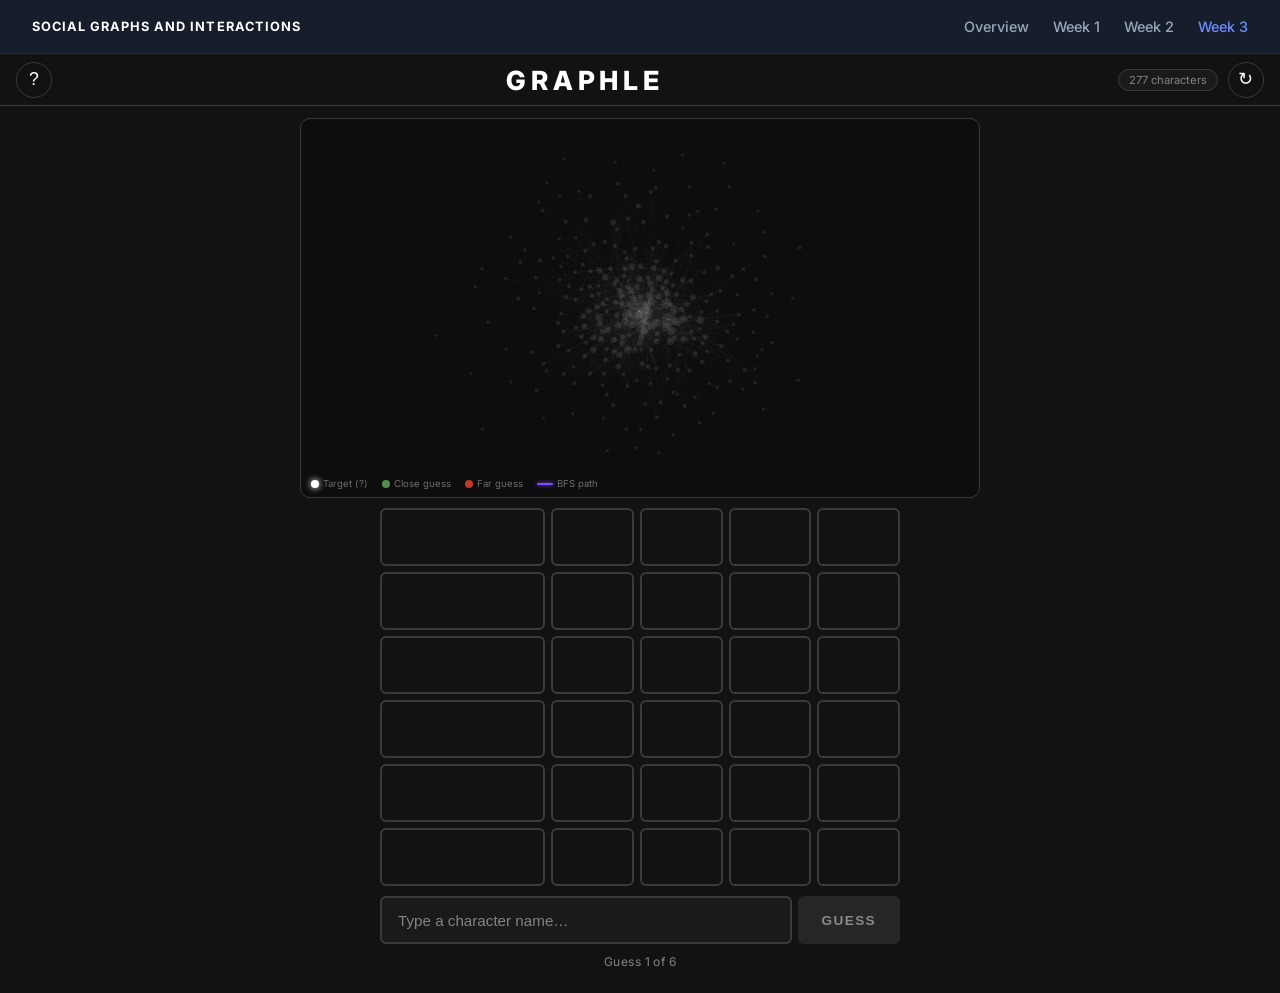
==== week3-jona-v2/index.html @ 37b10096 "added my week 3" ====
<!DOCTYPE html>
<html lang="en">
<head>
  <meta charset="UTF-8" />
  <meta name="viewport" content="width=device-width, initial-scale=1.0" />
  <title>Graphle — Network Deduction Game</title>
  <link rel="preconnect" href="https://fonts.googleapis.com" />
  <link rel="preconnect" href="https://fonts.gstatic.com" crossorigin />
  <link href="https://fonts.googleapis.com/css2?family=Inter:wght@400;600;700;800&display=swap" rel="stylesheet" />
  <link rel="stylesheet" href="style.css" />
</head>
<body>

  <!-- ─── Global Nav ────────────────────────────────────────────── -->
  <nav class="global-nav">
    <div class="global-nav-brand">SOCIAL GRAPHS AND INTERACTIONS</div>
    <div class="global-nav-links">
      <a href="../index.html">Overview</a>
      <a href="../Week1/jonathan-week1.html">Week 1</a>
      <a href="../Week2/week2.html">Week 2</a>
      <a href="index.html" class="active">Week 3</a>
    </div>
  </nav>

  <!-- ─── Top Nav ─────────────────────────────────────────────── -->
  <nav id="navbar">
    <button id="btn-help" class="nav-icon" title="How to Play">?</button>
    <div class="nav-title">
      <h1>GRAPHLE</h1>
    </div>
    <div class="nav-right">
      <span id="node-count" class="badge"></span>
      <button id="btn-new-game" class="nav-icon" title="New Game">↻</button>
    </div>
  </nav>

  <!-- ─── How-to-Play Modal ──────────────────────────────────── -->
  <div id="help-overlay" class="overlay hidden">
    <div class="modal help-modal">
      <button class="modal-close" id="help-close">✕</button>
      <h2>How To Play</h2>
      <p>Guess the <strong>mystery character</strong> in 6 tries using network topology clues.</p>

      <div class="help-section">
        <h3>After each guess, 4 tiles reveal clues:</h3>
        <div class="help-tiles">
          <div class="help-tile-row">
            <div class="mini-tile dist-0">2</div>
            <span><strong>Distance</strong> — BFS shortest path (hops) from your guess to the target.
              <em class="color-key">🟩 = 0 (found!), 🟨 = 1, 🟧 = 2, 🟥 = 3+</em></span>
          </div>
          <div class="help-tile-row">
            <div class="mini-tile neutral">⬆️</div>
            <span><strong>Degree Centrality</strong> — Arrow tells you if the target's degree is higher ⬆️ or lower ⬇️ than your guess.</span>
          </div>
          <div class="help-tile-row">
            <div class="mini-tile neutral">⬇️</div>
            <span><strong>Betweenness Centrality</strong> — Same arrow logic for betweenness.</span>
          </div>
          <div class="help-tile-row">
            <div class="mini-tile neutral">4</div>
            <span><strong>Shared Neighbors</strong> — How many neighbors your guess and the target have in common.</span>
          </div>
        </div>
      </div>

      <p class="help-hint">💡 Use centrality arrows to narrow down, and shared neighbors to triangulate!</p>
    </div>
  </div>

  <!-- ─── Main Game Area ──────────────────────────────────────── -->
  <main id="game">

    <!-- Graph Visualization -->
    <div id="graph-container">
      <canvas id="graph-canvas"></canvas>
      <div id="graph-legend">
        <span class="gl-item"><span class="gl-dot gl-target"></span>Target (?)</span>
        <span class="gl-item"><span class="gl-dot gl-guess-close"></span>Close guess</span>
        <span class="gl-item"><span class="gl-dot gl-guess-far"></span>Far guess</span>
        <span class="gl-item"><span class="gl-line"></span>BFS path</span>
      </div>
      <div id="graph-loading">Computing layout…</div>
    </div>

    <!-- Guess Board -->
    <div id="board-container">
      <div id="board"></div>
    </div>
    
    <!-- Toast Notifications -->
    <div id="toast-container"></div>
    <div id="hover-tooltip" class="hidden"></div>

    <!-- Search Bar -->
    <div id="input-area">
      <div class="search-wrapper">
        <input
          type="text"
          id="search-input"
          placeholder="Type a character name…"
          autocomplete="off"
          spellcheck="false"
        />
        <ul id="autocomplete-list" class="hidden"></ul>
      </div>
      <button id="btn-guess" disabled>GUESS</button>
    </div>
    <p id="guess-label">Guess <span id="guess-num">1</span> of 6</p>
  </main>

  <!-- ─── Result Modal (Win / Lose) ──────────────────────────── -->
  <div id="result-overlay" class="overlay hidden">
    <div class="modal result-modal">
      <div id="result-emoji"></div>
      <h2 id="result-title"></h2>
      <p id="result-body"></p>
      <div id="result-stats"></div>
      <button id="result-btn" class="btn-primary">Play Again</button>
    </div>
  </div>

  <script src="app.js"></script>
</body>
</html>
---- week3-jona-v2/style.css ----
/* ═══════════════════════════════════════════════════════════════════
   Graphle — style.css  (v2 — Wordle-inspired tile UI)
   ═══════════════════════════════════════════════════════════════════ */

/* ── Reset ─────────────────────────────────────────────────────── */
*, *::before, *::after { box-sizing: border-box; margin: 0; padding: 0; }

:root {
  --bg:          #121213;
  --surface:     #1a1a1b;
  --tile-empty:  #3a3a3c;
  --tile-border: #565758;
  --text:        #ffffff;
  --text-dim:    #818384;
  --green:       #538d4e;
  --yellow:      #b59f3b;
  --orange:      #e67e22;
  --red:         #c0392b;
  --accent:      #7c4dff;
  --radius:      6px;
  --board-w:     520px;
}

html { font-size: 16px; }

body {
  font-family: "Inter", system-ui, -apple-system, sans-serif;
  background: var(--bg);
  color: var(--text);
  min-height: 100dvh;
  display: flex;
  flex-direction: column;
}

/* ── Navbar ────────────────────────────────────────────────────── */
#navbar {
  display: flex;
  align-items: center;
  justify-content: space-between;
  padding: 0 16px;
  height: 52px;
  border-bottom: 1px solid var(--tile-empty);
}

.nav-title h1 {
  font-size: 1.65rem;
  font-weight: 800;
  letter-spacing: 0.18em;
  text-align: center;
}

.nav-icon {
  background: none;
  border: 1px solid var(--tile-empty);
  color: var(--text);
  width: 36px;
  height: 36px;
  border-radius: 50%;
  font-size: 1.1rem;
  cursor: pointer;
  display: flex;
  align-items: center;
  justify-content: center;
  transition: background 0.2s;
}
.nav-icon:hover { background: var(--tile-empty); }

.nav-right {
  display: flex;
  align-items: center;
  gap: 10px;
}

.badge {
  font-size: 0.7rem;
  color: var(--text-dim);
  background: var(--surface);
  padding: 3px 10px;
  border-radius: 12px;
  border: 1px solid var(--tile-empty);
}

/* ── Main Game Layout ──────────────────────────────────────────── */
#game {
  flex: 1;
  display: flex;
  flex-direction: column;
  align-items: center;
  padding: 12px 16px 24px;
  gap: 10px;
  overflow-y: auto;
}

/* ── Graph Visualization ───────────────────────────────────────── */
#graph-container {
  width: 100%;
  max-width: 680px;
  height: 380px;
  position: relative;
  border-radius: 10px;
  border: 1px solid var(--tile-empty);
  overflow: hidden;
  background: #0d0d0e;
  flex-shrink: 0;
}

#graph-canvas {
  display: block;
  width: 100%;
  height: 100%;
  cursor: grab;
  touch-action: none; /* Prevent scroll while panning */
}
#graph-canvas:active {
  cursor: grabbing;
}

#graph-loading {
  position: absolute;
  inset: 0;
  display: flex;
  align-items: center;
  justify-content: center;
  font-size: 0.85rem;
  color: var(--text-dim);
  background: #0d0d0e;
  z-index: 10;
  transition: opacity 0.5s;
}
#graph-loading.done {
  opacity: 0;
  pointer-events: none;
}

#graph-legend {
  position: absolute;
  bottom: 8px;
  left: 10px;
  display: flex;
  gap: 14px;
  font-size: 0.6rem;
  color: rgba(255,255,255,0.4);
  z-index: 5;
}
.gl-item {
  display: flex;
  align-items: center;
  gap: 4px;
}
.gl-dot {
  width: 8px;
  height: 8px;
  border-radius: 50%;
}
.gl-dot.gl-target       { background: #fff; box-shadow: 0 0 6px #fff; }
.gl-dot.gl-guess-close  { background: var(--green); }
.gl-dot.gl-guess-far    { background: var(--red); }
.gl-line {
  width: 16px;
  height: 2px;
  background: var(--accent);
  border-radius: 1px;
  box-shadow: 0 0 4px var(--accent);
}

/* ── Board ─────────────────────────────────────────────────────── */
#board-container {
  flex: 1;
  display: flex;
  align-items: center;
  justify-content: center;
  width: 100%;
}

#board {
  display: flex;
  flex-direction: column;
  gap: 6px;
  width: 100%;
  max-width: var(--board-w);
}

/* Each guess row = 5 tiles  (Name + 4 clue tiles) */
.tile-row {
  display: grid;
  grid-template-columns: 2fr repeat(4, 1fr);
  gap: 6px;
  width: 100%;
}

/* Individual tile */
.tile {
  aspect-ratio: auto;
  min-height: 58px;
  display: flex;
  flex-direction: column;
  align-items: center;
  justify-content: center;
  border: 2px solid var(--tile-empty);
  border-radius: var(--radius);
  font-weight: 700;
  font-size: 0.85rem;
  text-transform: uppercase;
  background: transparent;
  color: var(--text);
  transition: border-color 0.1s;
  /* for flip animation */
  perspective: 300px;
}

.tile.name-tile {
  font-size: 0.78rem;
  font-weight: 600;
  letter-spacing: 0.03em;
  text-transform: none;
}

/* Tile states */
.tile.filled {
  border-color: var(--tile-border);
}

.tile.revealed {
  border-color: transparent;
  animation: flipIn 0.5s ease forwards;
}

.tile.revealed.dist-0 { background: var(--green);  }
.tile.revealed.dist-1 { background: var(--yellow); }
.tile.revealed.dist-2 { background: var(--orange); }
.tile.revealed.dist-3 { background: var(--red);    }
.tile.revealed.neutral { background: var(--tile-empty); }
.tile.revealed.match   { background: var(--green); }

/* Staggered flip delay per tile in a row */
.tile-row .tile:nth-child(1) { animation-delay: 0s;    }
.tile-row .tile:nth-child(2) { animation-delay: 0.15s; }
.tile-row .tile:nth-child(3) { animation-delay: 0.3s;  }
.tile-row .tile:nth-child(4) { animation-delay: 0.45s; }
.tile-row .tile:nth-child(5) { animation-delay: 0.6s;  }

@keyframes flipIn {
  0%   { transform: scaleY(1);   }
  50%  { transform: scaleY(0);   }
  100% { transform: scaleY(1);   }
}

/* Tile inner content */
.tile .tile-label {
  font-size: 0.55rem;
  font-weight: 400;
  letter-spacing: 0.06em;
  color: rgba(255,255,255,0.65);
  margin-bottom: 1px;
  text-transform: uppercase;
}
.tile .tile-value {
  font-size: 0.95rem;
  font-weight: 700;
  line-height: 1.1;
}
.tile .tile-arrow {
  font-size: 0.85rem;
  line-height: 1;
}

/* Win row bounce */
.tile-row.win .tile {
  animation: bounce 0.6s ease;
}
.tile-row.win .tile:nth-child(1) { animation-delay: 0.0s;  }
.tile-row.win .tile:nth-child(2) { animation-delay: 0.1s;  }
.tile-row.win .tile:nth-child(3) { animation-delay: 0.2s;  }
.tile-row.win .tile:nth-child(4) { animation-delay: 0.3s;  }
.tile-row.win .tile:nth-child(5) { animation-delay: 0.4s;  }

@keyframes bounce {
  0%, 100% { transform: translateY(0); }
  40%      { transform: translateY(-20px); }
  60%      { transform: translateY(-8px); }
}

/* ── Input Area ────────────────────────────────────────────────── */
#input-area {
  display: flex;
  gap: 6px;
  width: 100%;
  max-width: var(--board-w);
}

.search-wrapper {
  flex: 1;
  position: relative;
}

#search-input {
  width: 100%;
  height: 48px;
  padding: 0 16px;
  border-radius: var(--radius);
  border: 2px solid var(--tile-empty);
  background: var(--surface);
  color: var(--text);
  font-size: 0.95rem;
  font-weight: 600;
  outline: none;
  transition: border-color 0.2s;
}
#search-input::placeholder {
  color: var(--text-dim);
  font-weight: 400;
}
#search-input:focus {
  border-color: var(--accent);
}

#search-input.shake {
  animation: shake 0.4s ease;
}
@keyframes shake {
  0%, 100% { transform: translateX(0); }
  20%      { transform: translateX(-8px); }
  40%      { transform: translateX(8px); }
  60%      { transform: translateX(-6px); }
  80%      { transform: translateX(4px); }
}

#btn-guess {
  height: 48px;
  padding: 0 24px;
  border: none;
  border-radius: var(--radius);
  background: var(--green);
  color: #fff;
  font-weight: 700;
  font-size: 0.85rem;
  letter-spacing: 0.1em;
  cursor: pointer;
  transition: opacity 0.2s, filter 0.2s;
}
#btn-guess:disabled {
  background: var(--tile-empty);
  opacity: 0.5;
  cursor: not-allowed;
}
#btn-guess:not(:disabled):hover {
  filter: brightness(1.15);
}

#guess-label {
  font-size: 0.75rem;
  color: var(--text-dim);
  text-align: center;
  letter-spacing: 0.04em;
}

/* ── Autocomplete ──────────────────────────────────────────────── */
#autocomplete-list {
  position: absolute;
  bottom: calc(100% + 6px);
  left: 0;
  right: 0;
  max-height: 260px;
  overflow-y: auto;
  background: #242426;
  border: 1px solid var(--tile-border);
  border-radius: var(--radius);
  list-style: none;
  z-index: 100;
  box-shadow: 0 -4px 20px rgba(0,0,0,0.5);
}
#autocomplete-list.hidden { display: none; }

#autocomplete-list li {
  padding: 10px 16px;
  cursor: pointer;
  font-size: 0.88rem;
  font-weight: 500;
  border-bottom: 1px solid rgba(255,255,255,0.06);
  transition: background 0.12s;
}
#autocomplete-list li:last-child { border-bottom: none; }
#autocomplete-list li:hover,
#autocomplete-list li.active {
  background: var(--accent);
  color: #fff;
}

/* Highlighted matching text */
#autocomplete-list li mark {
  background: none;
  color: var(--accent);
  font-weight: 700;
}
#autocomplete-list li:hover mark,
#autocomplete-list li.active mark {
  color: #fff;
}

/* Hint row (on focus, empty input) */
#autocomplete-list li.ac-hint {
  cursor: default;
  padding: 8px 16px;
  border-bottom: 1px solid rgba(255,255,255,0.08);
}
#autocomplete-list li.ac-hint:hover {
  background: transparent;
}
.hint-label {
  font-size: 0.75rem;
  color: var(--text-dim);
  font-weight: 400;
}

/* No-match row */
#autocomplete-list li.ac-no-match {
  cursor: default;
  display: flex;
  flex-direction: column;
  gap: 6px;
  padding: 12px 16px;
}
#autocomplete-list li.ac-no-match:hover {
  background: transparent;
}
.no-match-text {
  font-size: 0.82rem;
  color: var(--text-dim);
}
.no-match-try {
  font-size: 0.78rem;
  color: var(--text-dim);
}
.suggestion {
  color: var(--accent);
  cursor: pointer;
  font-weight: 600;
  text-decoration: underline;
  text-decoration-color: rgba(124,77,255,0.3);
  text-underline-offset: 2px;
}
.suggestion:hover {
  color: #fff;
  text-decoration-color: #fff;
}

/* ── Overlays & Modals ─────────────────────────────────────────── */
.overlay {
  position: fixed;
  inset: 0;
  background: rgba(0, 0, 0, 0.7);
  display: flex;
  align-items: center;
  justify-content: center;
  z-index: 500;
  backdrop-filter: blur(3px);
}
.overlay.hidden { display: none; }

.modal {
  background: var(--surface);
  border: 1px solid var(--tile-empty);
  border-radius: 12px;
  padding: 32px 28px;
  max-width: 420px;
  width: 92%;
  position: relative;
  animation: modalPop 0.3s ease-out;
}

@keyframes modalPop {
  from { transform: scale(0.88); opacity: 0; }
  to   { transform: scale(1);    opacity: 1; }
}

.modal-close {
  position: absolute;
  top: 12px;
  right: 14px;
  background: none;
  border: none;
  color: var(--text-dim);
  font-size: 1.2rem;
  cursor: pointer;
}
.modal-close:hover { color: var(--text); }

/* Help modal */
.help-modal h2 {
  font-size: 1.3rem;
  margin-bottom: 12px;
  text-align: center;
}
.help-modal p {
  color: var(--text-dim);
  line-height: 1.55;
  margin-bottom: 14px;
  font-size: 0.88rem;
}
.help-section h3 {
  font-size: 0.85rem;
  margin-bottom: 10px;
  color: var(--text);
}
.help-tiles {
  display: flex;
  flex-direction: column;
  gap: 10px;
  margin-bottom: 16px;
}
.help-tile-row {
  display: flex;
  align-items: flex-start;
  gap: 12px;
}
.mini-tile {
  width: 40px;
  height: 40px;
  border-radius: 4px;
  display: flex;
  align-items: center;
  justify-content: center;
  font-weight: 700;
  font-size: 0.9rem;
  flex-shrink: 0;
}
.mini-tile.dist-0 { background: var(--green); }
.mini-tile.neutral { background: var(--tile-empty); }
.help-tile-row span {
  font-size: 0.82rem;
  color: var(--text-dim);
  line-height: 1.45;
}
.color-key {
  display: block;
  margin-top: 3px;
  font-size: 0.72rem;
}
.help-hint {
  text-align: center;
  font-size: 0.82rem;
  color: var(--yellow);
}

/* Result modal */
.result-modal {
  text-align: center;
}
#result-emoji {
  font-size: 3rem;
  margin-bottom: 8px;
}
.result-modal h2 {
  font-size: 1.4rem;
  margin-bottom: 8px;
}
.result-modal p {
  color: var(--text-dim);
  line-height: 1.55;
  margin-bottom: 20px;
  font-size: 0.9rem;
}
#result-stats {
  display: flex;
  justify-content: center;
  gap: 20px;
  margin-bottom: 20px;
}
.stat-box {
  text-align: center;
}
.stat-box .stat-val {
  font-size: 1.5rem;
  font-weight: 800;
}
.stat-box .stat-label {
  font-size: 0.65rem;
  color: var(--text-dim);
  text-transform: uppercase;
  letter-spacing: 0.05em;
}
.btn-primary {
  padding: 12px 32px;
  border: none;
  border-radius: var(--radius);
  background: var(--green);
  color: #fff;
  font-weight: 700;
  font-size: 0.95rem;
  cursor: pointer;
  letter-spacing: 0.06em;
}
.btn-primary:hover { filter: brightness(1.15); }

/* ── Scrollbar ─────────────────────────────────────────────────── */
::-webkit-scrollbar       { width: 6px; }
::-webkit-scrollbar-track { background: var(--bg); }
::-webkit-scrollbar-thumb { background: var(--tile-empty); border-radius: 3px; }

/* ── Responsive ────────────────────────────────────────────────── */
@media (max-width: 560px) {
  :root { --board-w: 100%; }
  #graph-container { height: 260px; }
  .tile { min-height: 50px; }
  .tile .tile-value { font-size: 0.8rem; }
  .tile .tile-label { font-size: 0.48rem; }
  .tile.name-tile   { font-size: 0.65rem; }
  .nav-title h1     { font-size: 1.2rem; }
  #graph-legend { gap: 8px; font-size: 0.5rem; }
}

/* ── Toasts ────────────────────────────────────────────────────── */
#toast-container {
  position: absolute;
  top: 90px;
  left: 50%;
  transform: translateX(-50%);
  z-index: 1000;
  display: flex;
  flex-direction: column;
  gap: 10px;
  pointer-events: none;
}

.toast {
  background: rgba(20, 20, 25, 0.95);
  color: #fff;
  padding: 12px 20px;
  border-radius: 8px;
  border: 1px solid rgba(124, 77, 255, 0.4);
  font-weight: 500;
  font-size: 14px;
  line-height: 1.4;
  box-shadow: 0 4px 12px rgba(0,0,0,0.5);
  animation: toast-in 0.3s ease-out forwards;
  text-align: center;
}

.toast.fade-out {
  animation: toast-out 0.4s ease-in forwards;
}

@keyframes toast-in {
  from { opacity: 0; transform: translateY(-20px); }
  to { opacity: 1; transform: translateY(0); }
}

@keyframes toast-out {
  from { opacity: 1; transform: translateY(0); }
  to { opacity: 0; transform: translateY(-20px); }
}

/* ── Tooltip ───────────────────────────────────────────────────── */
#hover-tooltip {
  position: fixed;
  background: rgba(20, 20, 25, 0.95);
  color: #fff;
  padding: 10px 14px;
  border-radius: 8px;
  border: 1px solid rgba(124, 77, 255, 0.4);
  box-shadow: 0 4px 12px rgba(0,0,0,0.5);
  pointer-events: none;
  z-index: 2000;
  font-family: Inter, system-ui, sans-serif;
  transform: translate(-50%, -100%);
  white-space: nowrap;
}
#hover-tooltip.hidden { display: none; }
#hover-tooltip .tt-name { font-weight: 700; font-size: 13px; margin-bottom: 8px; text-align: center; color: var(--accent); }
#hover-tooltip .tt-stat { font-size: 11px; color: var(--text-dim); display: flex; justify-content: space-between; gap: 16px; margin-bottom: 3px; }
#hover-tooltip .tt-stat:last-child { margin-bottom: 0; }
#hover-tooltip .tt-val { color: #fff; font-family: monospace; font-size: 12px;}

/* ── Global Nav ────────────────────────────────────────────────── */
.global-nav {
  width: 100%;
  min-height: 54px;
  background-color: #161d2b;
  border-bottom: 1px solid rgba(255, 255, 255, 0.05);
  display: flex;
  justify-content: space-between;
  align-items: center;
  padding: 0 32px;
  box-sizing: border-box;
  font-family: 'Inter', system-ui, sans-serif;
  flex-shrink: 0;
}

.global-nav-brand {
  color: #fff;
  font-weight: 700;
  font-size: 0.8rem;
  letter-spacing: 0.08em;
  text-transform: uppercase;
}

.global-nav-links {
  display: flex;
  gap: 24px;
}

.global-nav-links a {
  text-decoration: none;
  color: #9aa7bd;
  font-size: 0.9rem;
  font-weight: 500;
  transition: color 0.2s;
}

.global-nav-links a:hover {
  color: #fff;
}

.global-nav-links a.active {
  color: #6c8dff;
}

@media (max-width: 650px) {
  .global-nav {
    flex-direction: column;
    padding: 12px 16px;
    gap: 12px;
  }
}
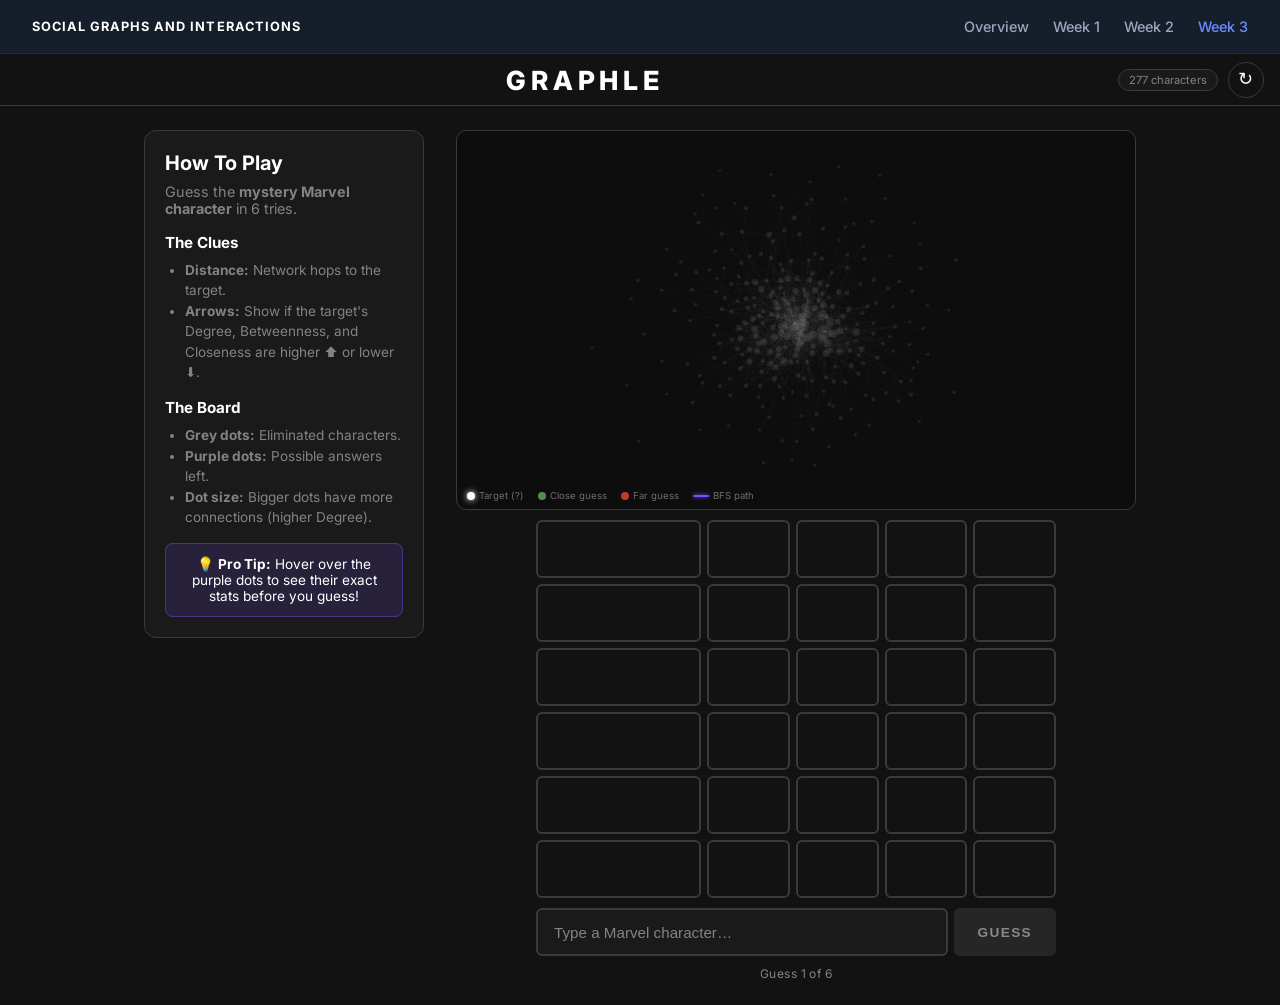
==== commit 4a225697: "Added a how to play" ====
--- a/week3-jona-v2/index.html
+++ b/week3-jona-v2/index.html
@@ -24,7 +24,7 @@
 
   <!-- ─── Top Nav ─────────────────────────────────────────────── -->
   <nav id="navbar">
-    <button id="btn-help" class="nav-icon" title="How to Play">?</button>
+    <div style="width: 36px"></div>
     <div class="nav-title">
       <h1>GRAPHLE</h1>
     </div>
@@ -34,42 +34,34 @@
     </div>
   </nav>
 
-  <!-- ─── How-to-Play Modal ──────────────────────────────────── -->
-  <div id="help-overlay" class="overlay hidden">
-    <div class="modal help-modal">
-      <button class="modal-close" id="help-close">✕</button>
+  <!-- ─── Page Layout ─────────────────────────────────────────── -->
+  <div class="page-layout">
+    
+    <!-- ─── Sidebar Help ────────────────────────────────────────── -->
+    <aside class="sidebar-help">
       <h2>How To Play</h2>
-      <p>Guess the <strong>mystery character</strong> in 6 tries using network topology clues.</p>
+      <p>Guess the <strong>mystery Marvel character</strong> in 6 tries.</p>
 
-      <div class="help-section">
-        <h3>After each guess, 4 tiles reveal clues:</h3>
-        <div class="help-tiles">
-          <div class="help-tile-row">
-            <div class="mini-tile dist-0">2</div>
-            <span><strong>Distance</strong> — BFS shortest path (hops) from your guess to the target.
-              <em class="color-key">🟩 = 0 (found!), 🟨 = 1, 🟧 = 2, 🟥 = 3+</em></span>
-          </div>
-          <div class="help-tile-row">
-            <div class="mini-tile neutral">⬆️</div>
-            <span><strong>Degree Centrality</strong> — Arrow tells you if the target's degree is higher ⬆️ or lower ⬇️ than your guess.</span>
-          </div>
-          <div class="help-tile-row">
-            <div class="mini-tile neutral">⬇️</div>
-            <span><strong>Betweenness Centrality</strong> — Same arrow logic for betweenness.</span>
-          </div>
-          <div class="help-tile-row">
-            <div class="mini-tile neutral">4</div>
-            <span><strong>Shared Neighbors</strong> — How many neighbors your guess and the target have in common.</span>
-          </div>
-        </div>
+      <div class="help-section" style="text-align: left;">
+        <h3 style="margin-top: 10px;">The Clues</h3>
+        <ul style="color: var(--text-dim); font-size: 0.85rem; line-height: 1.5; margin-left: 20px; margin-bottom: 16px;">
+          <li><strong>Distance:</strong> Network hops to the target.</li>
+          <li><strong>Arrows:</strong> Show if the target's Degree, Betweenness, and Closeness are higher ⬆️ or lower ⬇️.</li>
+        </ul>
+        
+        <h3>The Board</h3>
+        <ul style="color: var(--text-dim); font-size: 0.85rem; line-height: 1.5; margin-left: 20px; margin-bottom: 16px;">
+          <li><strong>Grey dots:</strong> Eliminated characters.</li>
+          <li><strong>Purple dots:</strong> Possible answers left.</li>
+          <li><strong>Dot size:</strong> Bigger dots have more connections (higher Degree).</li>
+        </ul>
       </div>
 
-      <p class="help-hint">💡 Use centrality arrows to narrow down, and shared neighbors to triangulate!</p>
-    </div>
-  </div>
+      <p class="help-hint">💡 <strong>Pro Tip:</strong> Hover over the purple dots to see their exact stats before you guess!</p>
+    </aside>
 
-  <!-- ─── Main Game Area ──────────────────────────────────────── -->
-  <main id="game">
+    <!-- ─── Main Game Area ──────────────────────────────────────── -->
+    <main id="game">
 
     <!-- Graph Visualization -->
     <div id="graph-container">
@@ -98,7 +90,7 @@
         <input
           type="text"
           id="search-input"
-          placeholder="Type a character name…"
+          placeholder="Type a Marvel character…"
           autocomplete="off"
           spellcheck="false"
         />
@@ -108,6 +100,7 @@
     </div>
     <p id="guess-label">Guess <span id="guess-num">1</span> of 6</p>
   </main>
+  </div>
 
   <!-- ─── Result Modal (Win / Lose) ──────────────────────────── -->
   <div id="result-overlay" class="overlay hidden">
--- a/week3-jona-v2/style.css
+++ b/week3-jona-v2/style.css
@@ -86,9 +86,9 @@
   display: flex;
   flex-direction: column;
   align-items: center;
-  padding: 12px 16px 24px;
+  width: 100%;
+  max-width: 680px;
   gap: 10px;
-  overflow-y: auto;
 }
 
 /* ── Graph Visualization ───────────────────────────────────────── */
@@ -722,3 +722,76 @@
     gap: 12px;
   }
 }
+
+/* ── Page Layout (Sidebar + Game) ──────────────────────────────── */
+.page-layout {
+  display: flex;
+  flex-direction: row;
+  justify-content: center;
+  align-items: flex-start;
+  gap: 32px;
+  width: 100%;
+  max-width: 1100px;
+  margin: 0 auto;
+  padding: 24px 16px;
+  flex: 1;
+}
+
+.sidebar-help {
+  width: 280px;
+  flex-shrink: 0;
+  background: var(--surface);
+  border: 1px solid var(--tile-empty);
+  border-radius: 12px;
+  padding: 20px;
+  position: sticky;
+  top: 24px;
+}
+
+.sidebar-help h2 {
+  margin-bottom: 8px;
+  font-size: 1.25rem;
+}
+
+.sidebar-help p {
+  font-size: 0.9rem;
+  color: var(--text-dim);
+  margin-bottom: 16px;
+}
+
+.sidebar-help .help-section h3 {
+  font-size: 0.95rem;
+  margin-bottom: 8px;
+  color: #fff;
+}
+
+.sidebar-help .help-section ul {
+  color: var(--text-dim);
+  font-size: 0.85rem;
+  line-height: 1.5;
+  margin-left: 20px;
+  margin-bottom: 16px;
+}
+
+.sidebar-help .help-hint {
+  background: rgba(124, 77, 255, 0.15);
+  border: 1px solid rgba(124, 77, 255, 0.4);
+  padding: 12px;
+  border-radius: 8px;
+  color: #fff;
+  font-size: 0.85rem;
+  margin-top: 16px;
+  margin-bottom: 0;
+}
+
+@media (max-width: 900px) {
+  .page-layout {
+    flex-direction: column-reverse;
+    align-items: center;
+  }
+  .sidebar-help {
+    width: 100%;
+    max-width: 680px;
+    position: static;
+  }
+}
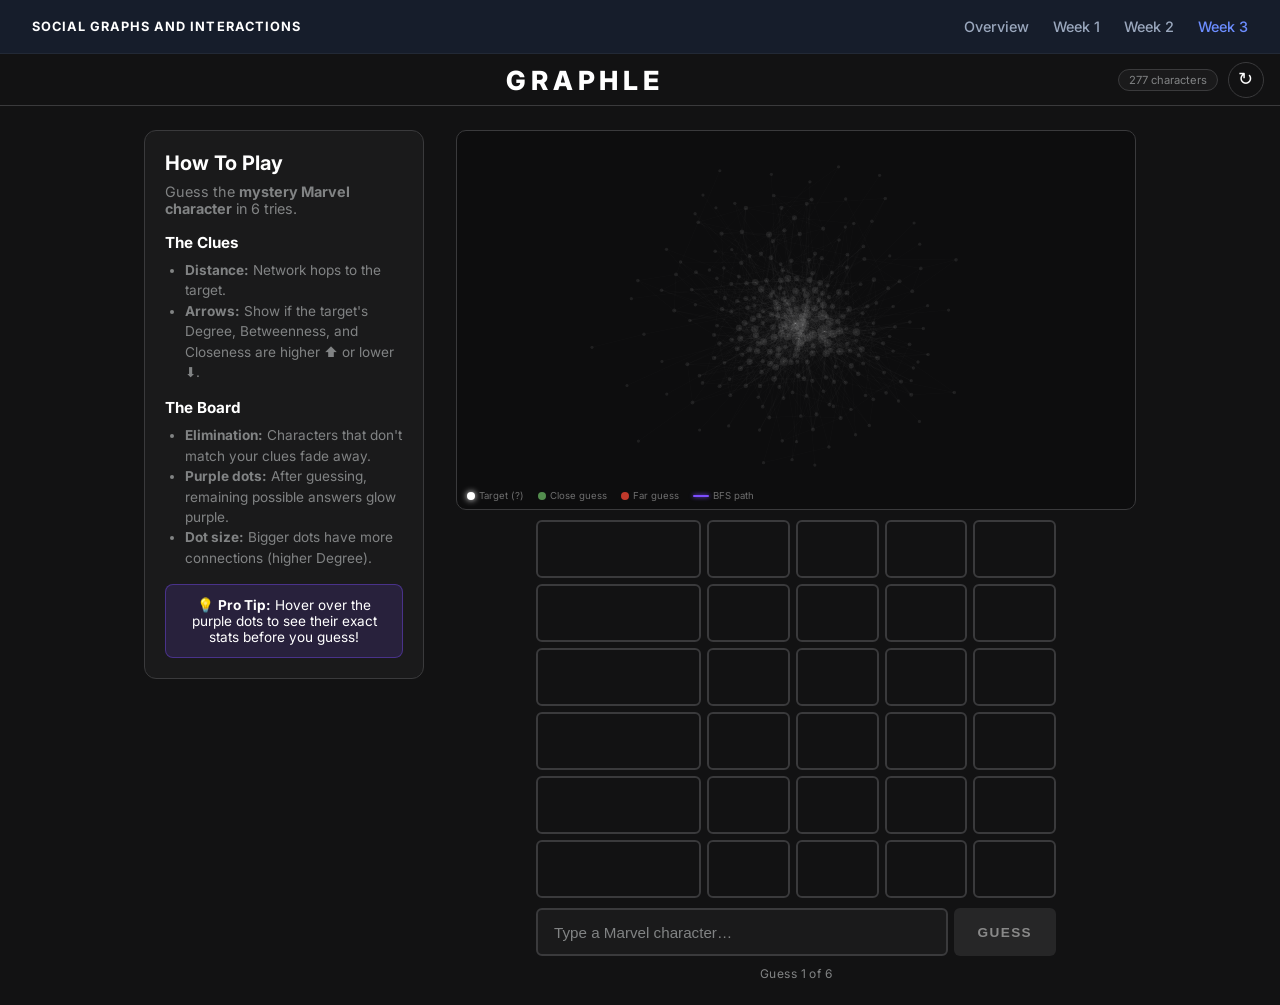
==== commit 8d00892c: "Update game board descriptions for clarity" ====
--- a/week3-jona-v2/index.html
+++ b/week3-jona-v2/index.html
@@ -51,8 +51,8 @@
         
         <h3>The Board</h3>
         <ul style="color: var(--text-dim); font-size: 0.85rem; line-height: 1.5; margin-left: 20px; margin-bottom: 16px;">
-          <li><strong>Grey dots:</strong> Eliminated characters.</li>
-          <li><strong>Purple dots:</strong> Possible answers left.</li>
+          <li><strong>Elimination:</strong> Characters that don't match your clues fade away.</li>
+          <li><strong>Purple dots:</strong> After guessing, remaining possible answers glow purple.</li>
           <li><strong>Dot size:</strong> Bigger dots have more connections (higher Degree).</li>
         </ul>
       </div>
